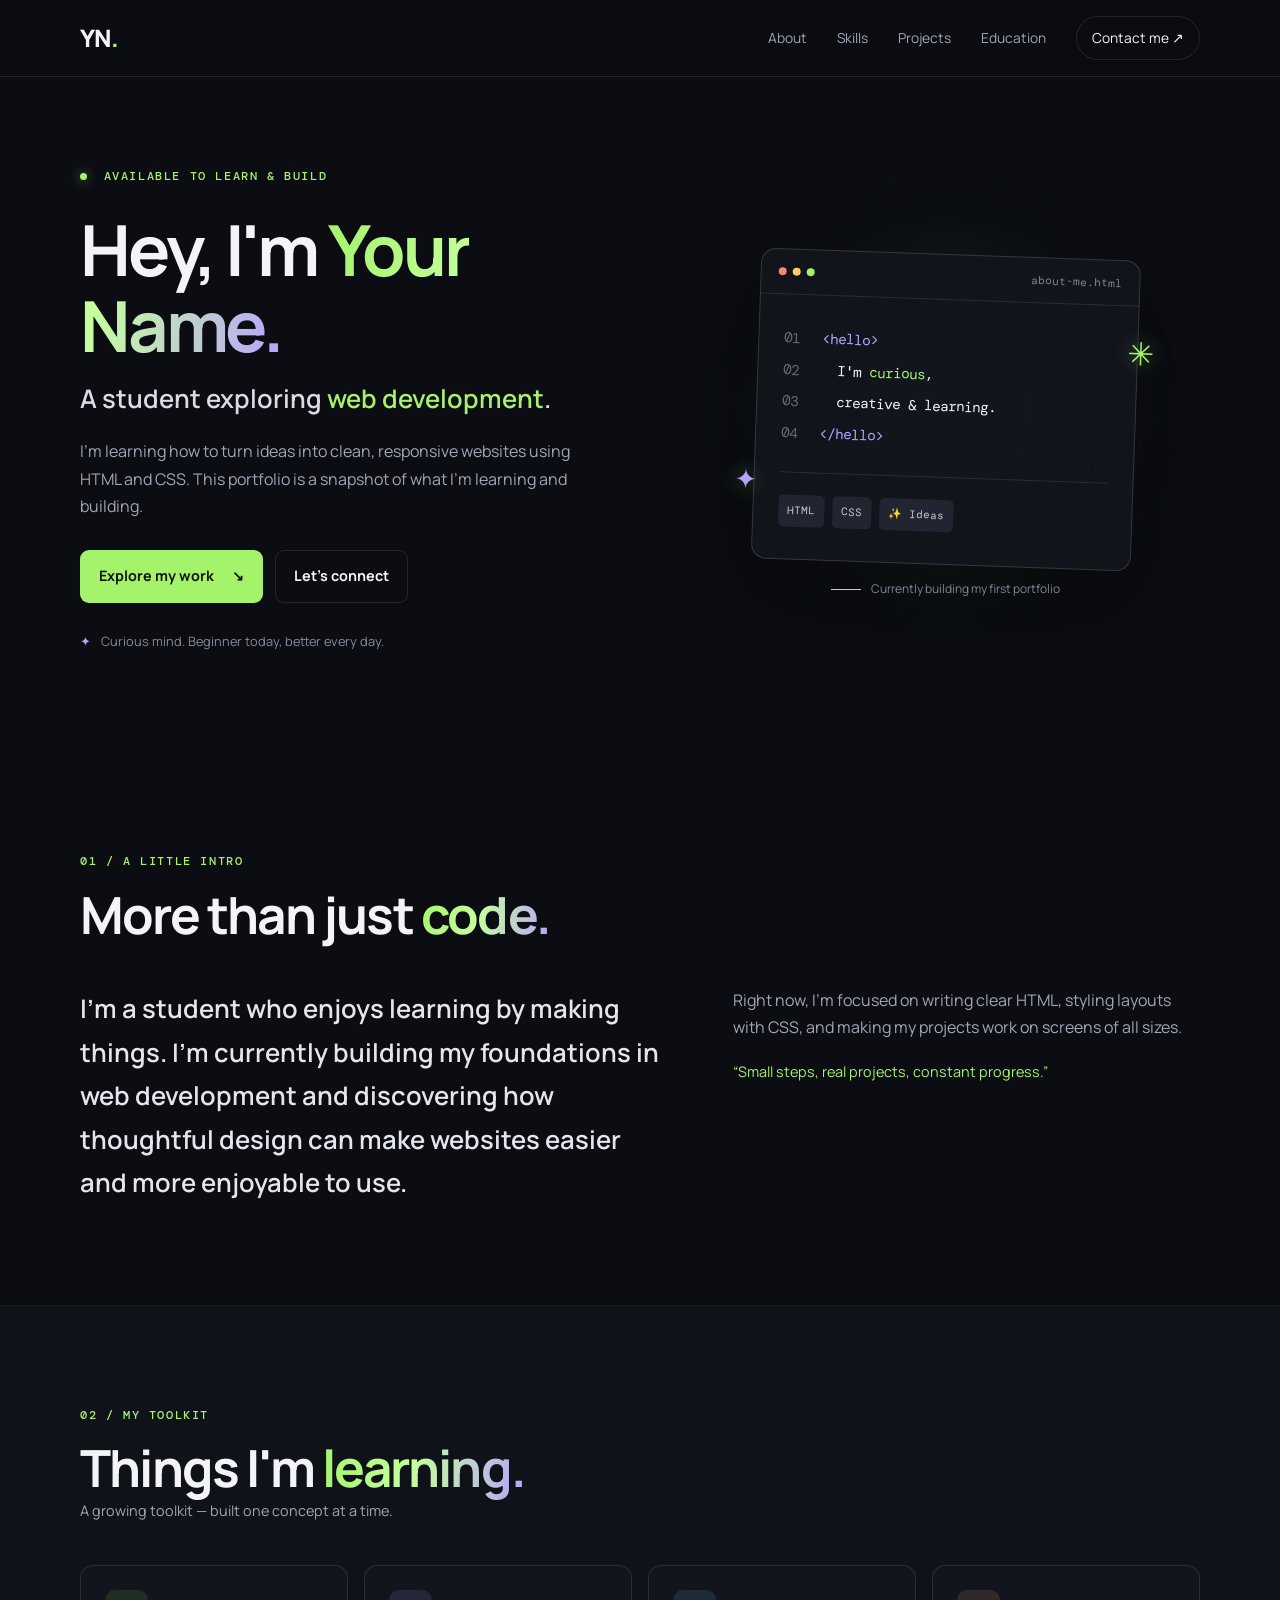
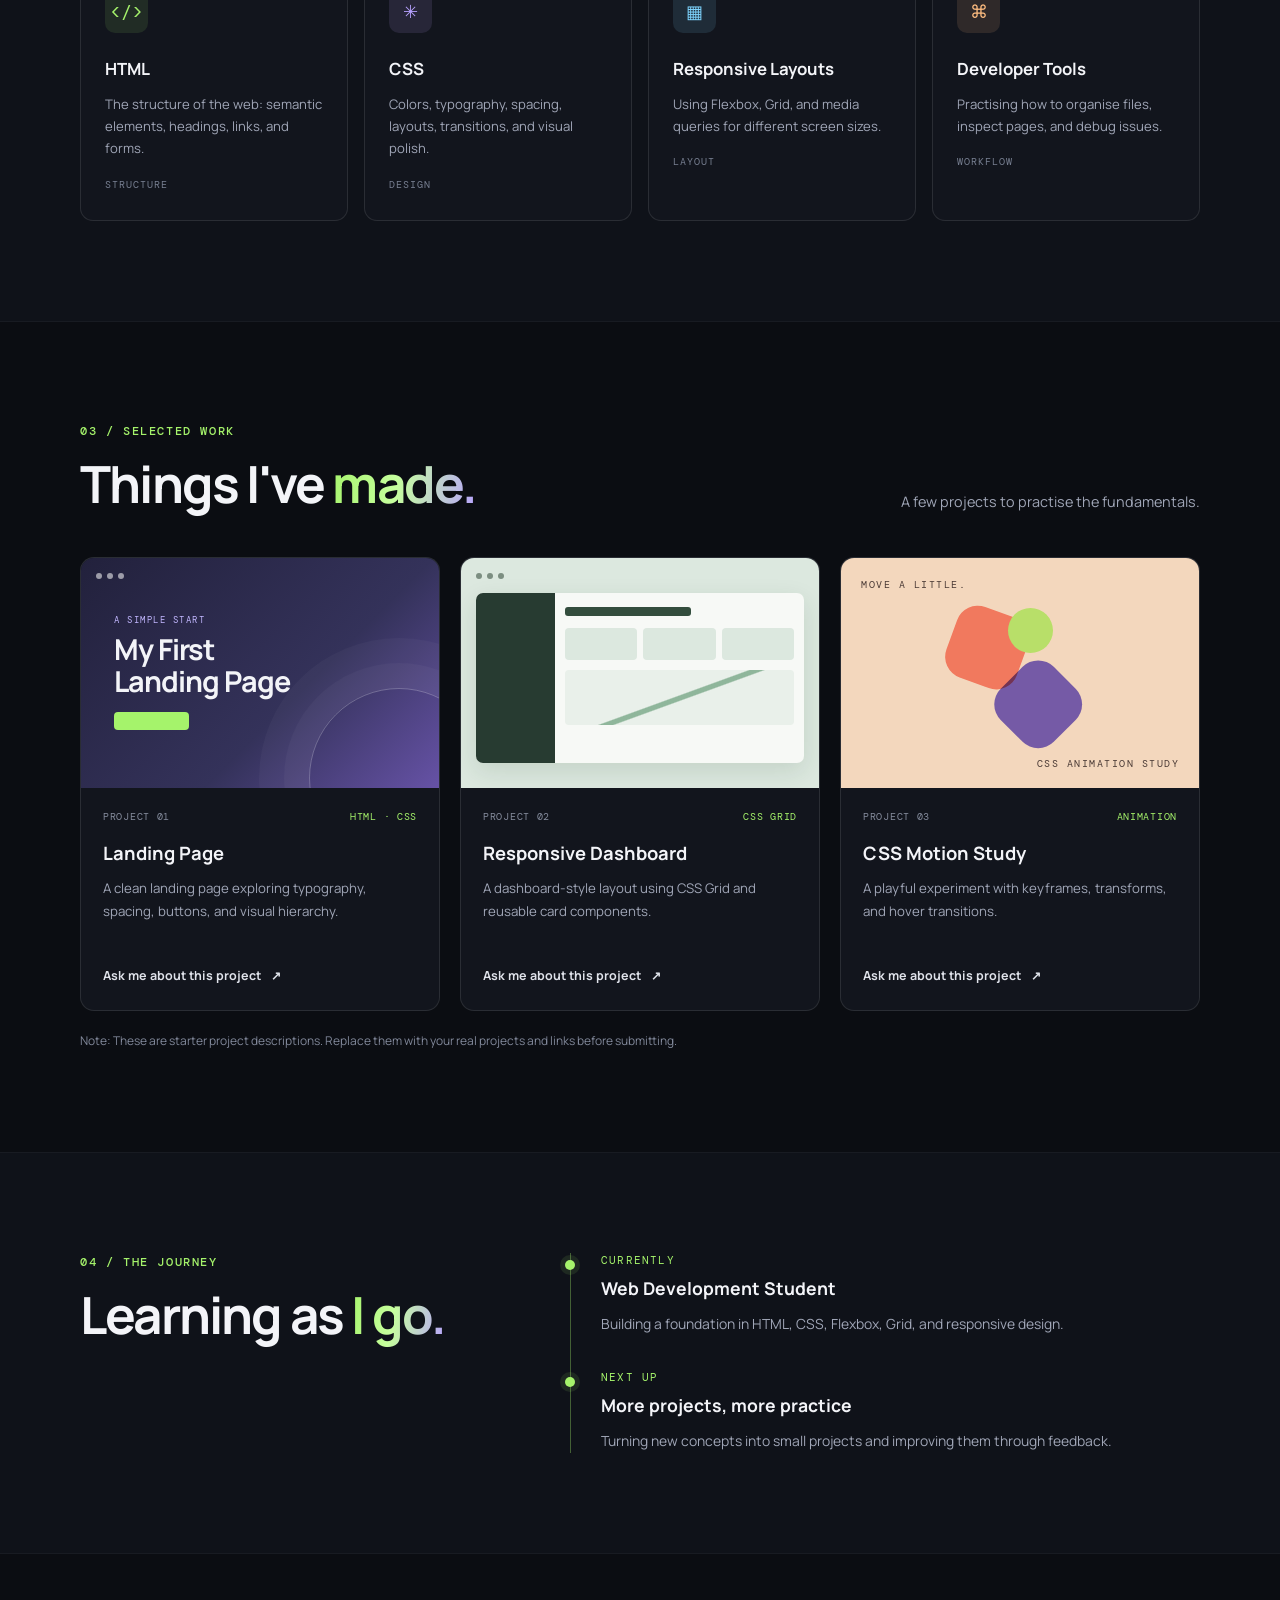
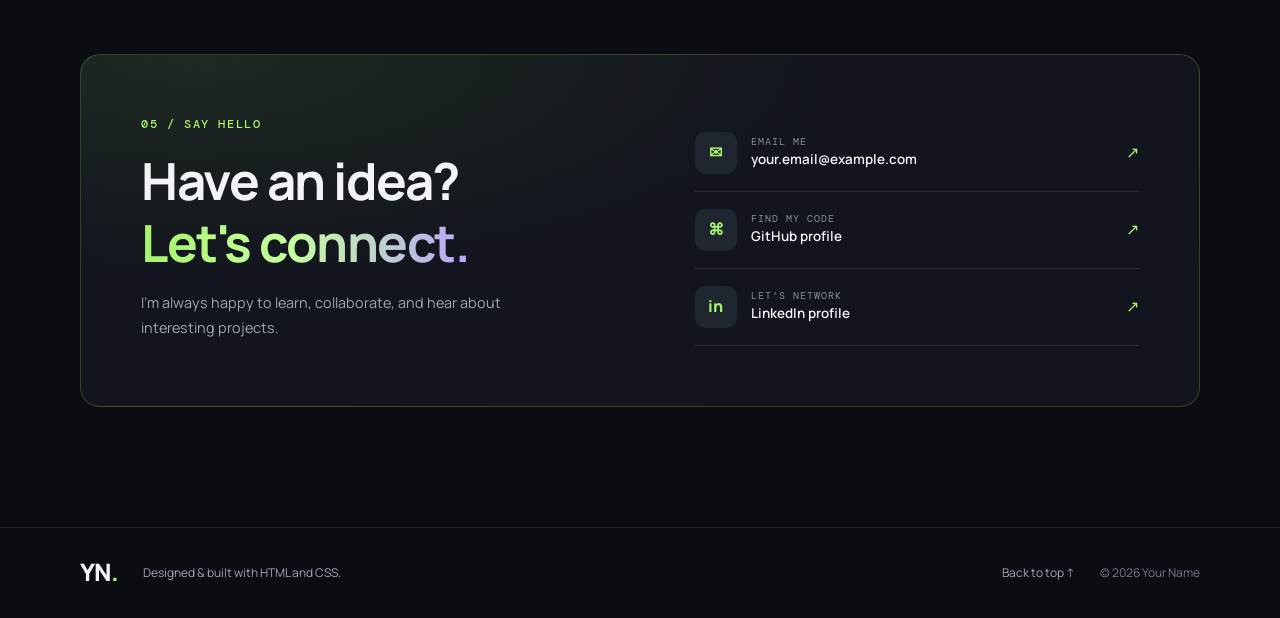
==== index.html @ cbfcaaa7 "Add files via upload" ====
<!DOCTYPE html>
<html lang="en">
<head>
  <meta charset="UTF-8">
  <meta name="viewport" content="width=device-width, initial-scale=1.0">
  <meta name="description" content="Personal portfolio of a web development student.">
  <title>Your Name | Portfolio</title>
  <link rel="stylesheet" href="style.css">
</head>
<body>
  <header class="site-header">
    <nav class="navbar container" aria-label="Main navigation">
      <a class="logo" href="#home">YN<span>.</span></a>
      <div class="nav-links">
        <a href="#about">About</a>
        <a href="#skills">Skills</a>
        <a href="#projects">Projects</a>
        <a href="#education">Education</a>
        <a class="nav-cta" href="#contact">Contact me ↗</a>
      </div>
    </nav>
  </header>

  <main>
    <section class="hero container" id="home">
      <div class="hero-copy">
        <p class="eyebrow"><span class="status-dot"></span> AVAILABLE TO LEARN & BUILD</p>
        <h1>Hey, I'm <span class="gradient-text">Your Name.</span></h1>
        <h2>A student exploring <span class="accent">web development</span>.</h2>
        <p class="hero-description">
          I’m learning how to turn ideas into clean, responsive websites using HTML and CSS.
          This portfolio is a snapshot of what I’m learning and building.
        </p>
        <div class="hero-actions">
          <a class="button button-primary" href="#projects">Explore my work <span>↘</span></a>
          <a class="button button-secondary" href="#contact">Let's connect</a>
        </div>
        <div class="hero-note"><span>✦</span> Curious mind. Beginner today, better every day.</div>
      </div>

      <div class="hero-art" aria-label="Decorative code card">
        <div class="orbit orbit-one"></div>
        <div class="orbit orbit-two"></div>
        <div class="profile-card">
          <div class="window-bar"><span></span><span></span><span></span><p>about-me.html</p></div>
          <div class="code-content">
            <p><span class="code-muted">01</span> <span class="code-purple">&lt;hello&gt;</span></p>
            <p><span class="code-muted">02</span> &nbsp; I'm <span class="code-green">curious</span>,</p>
            <p><span class="code-muted">03</span> &nbsp; creative &amp; learning.</p>
            <p><span class="code-muted">04</span> <span class="code-purple">&lt;/hello&gt;</span></p>
            <div class="code-divider"></div>
            <div class="mini-tags"><span>HTML</span><span>CSS</span><span>✨ Ideas</span></div>
          </div>
          <div class="floating-star star-one">✳</div>
          <div class="floating-star star-two">✦</div>
        </div>
        <div class="art-caption"><span class="caption-line"></span> Currently building my first portfolio</div>
      </div>
    </section>

    <section class="section container" id="about">
      <div class="section-heading">
        <p class="eyebrow">01 / A LITTLE INTRO</p>
        <h2>More than just <span class="gradient-text">code.</span></h2>
      </div>
      <div class="about-grid">
        <div class="about-lead">
          <p>I’m a student who enjoys learning by making things. I’m currently building my foundations in web development and discovering how thoughtful design can make websites easier and more enjoyable to use.</p>
        </div>
        <div class="about-detail">
          <p>Right now, I’m focused on writing clear HTML, styling layouts with CSS, and making my projects work on screens of all sizes.</p>
          <p class="quote">“Small steps, real projects, constant progress.”</p>
        </div>
      </div>
    </section>

    <section class="section skills-section" id="skills">
      <div class="container">
        <div class="section-heading">
          <p class="eyebrow">02 / MY TOOLKIT</p>
          <h2>Things I'm <span class="gradient-text">learning.</span></h2>
          <p class="section-subtitle">A growing toolkit — built one concept at a time.</p>
        </div>
        <div class="skills-grid">
          <article class="skill-card">
            <div class="skill-icon html-icon">&lt;/&gt;</div>
            <h3>HTML</h3>
            <p>The structure of the web: semantic elements, headings, links, and forms.</p>
            <span class="skill-label">STRUCTURE</span>
          </article>
          <article class="skill-card">
            <div class="skill-icon css-icon">✳</div>
            <h3>CSS</h3>
            <p>Colors, typography, spacing, layouts, transitions, and visual polish.</p>
            <span class="skill-label">DESIGN</span>
          </article>
          <article class="skill-card">
            <div class="skill-icon layout-icon">▦</div>
            <h3>Responsive Layouts</h3>
            <p>Using Flexbox, Grid, and media queries for different screen sizes.</p>
            <span class="skill-label">LAYOUT</span>
          </article>
          <article class="skill-card">
            <div class="skill-icon tools-icon">⌘</div>
            <h3>Developer Tools</h3>
            <p>Practising how to organise files, inspect pages, and debug issues.</p>
            <span class="skill-label">WORKFLOW</span>
          </article>
        </div>
      </div>
    </section>

    <section class="section container" id="projects">
      <div class="section-heading project-heading">
        <div>
          <p class="eyebrow">03 / SELECTED WORK</p>
          <h2>Things I've <span class="gradient-text">made.</span></h2>
        </div>
        <p class="section-subtitle">A few projects to practise the fundamentals.</p>
      </div>
      <div class="projects-grid">
        <article class="project-card">
          <div class="project-preview preview-one">
            <div class="preview-browser"><span></span><span></span><span></span></div>
            <div class="preview-content">
              <span class="preview-label">A SIMPLE START</span>
              <strong>My First<br>Landing Page</strong>
              <div class="preview-button"></div>
            </div>
            <div class="preview-circle"></div>
          </div>
          <div class="project-info">
            <div class="project-meta"><span>PROJECT 01</span><span>HTML · CSS</span></div>
            <h3>Landing Page</h3>
            <p>A clean landing page exploring typography, spacing, buttons, and visual hierarchy.</p>
            <a class="text-link" href="#contact">Ask me about this project <span>↗</span></a>
          </div>
        </article>

        <article class="project-card">
          <div class="project-preview preview-two">
            <div class="preview-browser"><span></span><span></span><span></span></div>
            <div class="mini-dashboard">
              <div class="dash-sidebar"></div>
              <div class="dash-main"><div class="dash-title"></div><div class="dash-cards"><i></i><i></i><i></i></div><div class="dash-chart"></div></div>
            </div>
          </div>
          <div class="project-info">
            <div class="project-meta"><span>PROJECT 02</span><span>CSS GRID</span></div>
            <h3>Responsive Dashboard</h3>
            <p>A dashboard-style layout using CSS Grid and reusable card components.</p>
            <a class="text-link" href="#contact">Ask me about this project <span>↗</span></a>
          </div>
        </article>

        <article class="project-card">
          <div class="project-preview preview-three">
            <div class="motion-shape shape-a"></div>
            <div class="motion-shape shape-b"></div>
            <div class="motion-shape shape-c"></div>
            <span class="motion-label">MOVE A LITTLE.</span>
            <span class="motion-label motion-label-bottom">CSS ANIMATION STUDY</span>
          </div>
          <div class="project-info">
            <div class="project-meta"><span>PROJECT 03</span><span>ANIMATION</span></div>
            <h3>CSS Motion Study</h3>
            <p>A playful experiment with keyframes, transforms, and hover transitions.</p>
            <a class="text-link" href="#contact">Ask me about this project <span>↗</span></a>
          </div>
        </article>
      </div>
      <p class="project-note">Note: These are starter project descriptions. Replace them with your real projects and links before submitting.</p>
    </section>

    <section class="section education-section" id="education">
      <div class="container education-grid">
        <div class="section-heading">
          <p class="eyebrow">04 / THE JOURNEY</p>
          <h2>Learning as <span class="gradient-text">I go.</span></h2>
        </div>
        <div class="timeline">
          <div class="timeline-item">
            <span class="timeline-dot"></span>
            <p class="timeline-date">CURRENTLY</p>
            <h3>Web Development Student</h3>
            <p>Building a foundation in HTML, CSS, Flexbox, Grid, and responsive design.</p>
          </div>
          <div class="timeline-item">
            <span class="timeline-dot"></span>
            <p class="timeline-date">NEXT UP</p>
            <h3>More projects, more practice</h3>
            <p>Turning new concepts into small projects and improving them through feedback.</p>
          </div>
        </div>
      </div>
    </section>

    <section class="section container contact-section" id="contact">
      <div class="contact-panel">
        <div class="contact-copy">
          <p class="eyebrow">05 / SAY HELLO</p>
          <h2>Have an idea?<br><span class="gradient-text">Let's connect.</span></h2>
          <p>I’m always happy to learn, collaborate, and hear about interesting projects.</p>
        </div>
        <div class="contact-links">
          <!-- Replace these example links with your own details. -->
          <a href="mailto:your.email@example.com" class="contact-link"><span class="contact-symbol">✉</span><span><small>EMAIL ME</small><strong>your.email@example.com</strong></span><span class="link-arrow">↗</span></a>
          <a href="https://github.com/" target="_blank" rel="noopener noreferrer" class="contact-link"><span class="contact-symbol">⌘</span><span><small>FIND MY CODE</small><strong>GitHub profile</strong></span><span class="link-arrow">↗</span></a>
          <a href="https://www.linkedin.com/" target="_blank" rel="noopener noreferrer" class="contact-link"><span class="contact-symbol">in</span><span><small>LET'S NETWORK</small><strong>LinkedIn profile</strong></span><span class="link-arrow">↗</span></a>
        </div>
      </div>
    </section>
  </main>

  <footer class="site-footer">
    <div class="container footer-inner">
      <a class="logo" href="#home">YN<span>.</span></a>
      <p>Designed & built with HTML and CSS.</p>
      <a href="#home" class="back-top">Back to top ↑</a>
      <p class="copyright">© 2026 Your Name</p>
    </div>
  </footer>
</body>
</html>
---- style.css ----
@import url('https://fonts.googleapis.com/css2?family=DM+Mono:wght@400;500&family=Manrope:wght@400;500;600;700;800&display=swap');

:root {
  --bg: #0b0d12;
  --surface: #12151d;
  --surface-light: #171b25;
  --text: #f3f4f8;
  --muted: #a0a6b7;
  --accent: #a5f36b;
  --purple: #b8a2ff;
  --border: rgba(255, 255, 255, 0.10);
  --max-width: 1120px;
}

* { box-sizing: border-box; margin: 0; padding: 0; }
html { scroll-behavior: smooth; scroll-padding-top: 90px; }
body {
  background: var(--bg);
  color: var(--text);
  font-family: 'Manrope', sans-serif;
  line-height: 1.7;
  overflow-x: hidden;
}
a { color: inherit; text-decoration: none; }
.container { width: min(var(--max-width), calc(100% - 48px)); margin-inline: auto; }
.site-header {
  position: sticky;
  top: 0;
  z-index: 10;
  background: rgba(11, 13, 18, 0.88);
  border-bottom: 1px solid var(--border);
  backdrop-filter: blur(16px);
}
.navbar { min-height: 76px; display: flex; align-items: center; justify-content: space-between; gap: 24px; }
.logo { font-size: 1.5rem; font-weight: 800; letter-spacing: -1px; }
.logo span { color: var(--accent); }
.nav-links { display: flex; align-items: center; gap: 30px; color: var(--muted); font-size: 0.86rem; }
.nav-links a { transition: color 0.2s ease; }
.nav-links a:hover, .text-link:hover, .back-top:hover { color: var(--accent); }
.nav-links .nav-cta { color: var(--text); border: 1px solid var(--border); border-radius: 999px; padding: 9px 15px; }
.nav-links .nav-cta:hover { border-color: var(--accent); color: var(--accent); }

.hero { min-height: 650px; display: grid; grid-template-columns: 1.05fr 0.95fr; align-items: center; gap: 50px; padding-block: 90px 100px; }
.eyebrow { color: var(--accent); font-family: 'DM Mono', monospace; font-size: 0.72rem; letter-spacing: 1.6px; font-weight: 500; }
.status-dot { display: inline-block; width: 7px; height: 7px; margin-right: 8px; border-radius: 50%; background: var(--accent); box-shadow: 0 0 12px rgba(165, 243, 107, 0.6); }
.hero h1 { margin-top: 24px; font-size: clamp(2.7rem, 5.5vw, 4.8rem); line-height: 1.08; letter-spacing: -3px; }
.gradient-text { background: linear-gradient(100deg, var(--accent), #c6ff9d 45%, var(--purple)); color: transparent; background-clip: text; -webkit-background-clip: text; }
.hero h2 { margin-top: 18px; color: #d9dce5; font-size: clamp(1.2rem, 2vw, 1.6rem); font-weight: 600; line-height: 1.4; }
.accent { color: var(--accent); }
.hero-description { max-width: 520px; margin-top: 22px; color: var(--muted); font-size: 1rem; }
.hero-actions { display: flex; flex-wrap: wrap; gap: 12px; margin-top: 30px; }
.button { display: inline-flex; align-items: center; justify-content: center; gap: 18px; border: 1px solid transparent; border-radius: 9px; padding: 13px 18px; font-size: 0.9rem; font-weight: 700; transition: transform 0.25s ease, background 0.25s ease, border-color 0.25s ease; }
.button:hover { transform: translateY(-4px); }
.button-primary { background: var(--accent); color: #10150c; }
.button-primary:hover { background: #c1ff98; }
.button-secondary { border-color: var(--border); color: var(--text); }
.button-secondary:hover { border-color: var(--accent); }
.hero-note { margin-top: 28px; color: #858b9d; font-size: 0.8rem; }
.hero-note span { color: var(--purple); margin-right: 7px; }
.hero-art { min-height: 380px; display: grid; place-items: center; position: relative; isolation: isolate; }
.hero-art::before { content: ''; position: absolute; width: 310px; height: 310px; border-radius: 50%; background: rgba(165, 243, 107, 0.08); filter: blur(45px); z-index: -2; }
.orbit { position: absolute; border: 1px solid rgba(184, 162, 255, 0.18); border-radius: 50%; transform: rotate(-25deg); }
.orbit-one { width: 390px; height: 190px; }
.orbit-two { width: 330px; height: 250px; transform: rotate(48deg); border-color: rgba(165, 243, 107, 0.2); }
.profile-card { width: min(100%, 380px); position: relative; background: rgba(18, 21, 29, 0.96); border: 1px solid rgba(255,255,255,0.15); border-radius: 15px; box-shadow: 0 30px 90px rgba(0,0,0,0.35); transform: rotate(2deg); animation: float 5s ease-in-out infinite; }
.window-bar { display: flex; align-items: center; gap: 6px; padding: 15px 17px; border-bottom: 1px solid var(--border); }
.window-bar > span { width: 8px; height: 8px; border-radius: 50%; background: #ff8177; }
.window-bar > span:nth-child(2) { background: #f7ce69; }
.window-bar > span:nth-child(3) { background: var(--accent); }
.window-bar p { margin-left: auto; color: #7d8495; font: 0.7rem 'DM Mono', monospace; }
.code-content { padding: 28px 25px 32px; font: 0.9rem/2.2 'DM Mono', monospace; }
.code-muted { color: #62697a; margin-right: 14px; }
.code-purple { color: var(--purple); }
.code-green { color: var(--accent); }
.code-divider { height: 1px; background: var(--border); margin: 22px 0; }
.mini-tags { display: flex; gap: 8px; flex-wrap: wrap; }
.mini-tags span { padding: 4px 9px; border-radius: 5px; background: #202531; color: #c5cad7; font-size: 0.68rem; }
.floating-star { position: absolute; color: var(--accent); text-shadow: 0 0 20px rgba(165,243,107,0.5); }
.star-one { top: 65px; right: -17px; font-size: 2rem; }
.star-two { left: -20px; bottom: 55px; color: var(--purple); font-size: 1.7rem; }
.art-caption { position: absolute; bottom: 0; color: #7f8697; font-size: 0.75rem; display: flex; align-items: center; gap: 10px; }
.caption-line { display: inline-block; height: 1px; width: 30px; background: var(--accent); }

.section { padding-block: 100px; }
.section-heading { margin-bottom: 42px; }
.section-heading h2 { margin-top: 12px; font-size: clamp(2rem, 4vw, 3.2rem); line-height: 1.2; letter-spacing: -1.8px; }
.section-subtitle { max-width: 340px; color: var(--muted); font-size: 0.9rem; }
.about-grid { display: grid; grid-template-columns: 1fr 0.8fr; gap: 70px; }
.about-lead { font-size: clamp(1.2rem, 2vw, 1.65rem); font-weight: 600; line-height: 1.7; color: #e4e6ee; }
.about-detail { color: var(--muted); }
.about-detail p + p { margin-top: 18px; }
.quote { color: var(--accent); font-size: 0.9rem; }

.skills-section, .education-section { background: #0f1219; border-block: 1px solid rgba(255,255,255,0.04); }
.skills-grid { display: grid; grid-template-columns: repeat(4, 1fr); gap: 16px; }
.skill-card { min-height: 240px; padding: 24px; border: 1px solid var(--border); border-radius: 13px; background: var(--surface); transition: transform 0.25s ease, border-color 0.25s ease, background 0.25s ease; }
.skill-card:hover { transform: translateY(-7px); border-color: rgba(165,243,107,0.5); background: #171c24; }
.skill-icon { width: 43px; height: 43px; display: grid; place-items: center; border-radius: 10px; background: rgba(165,243,107,0.1); color: var(--accent); font: 1.1rem 'DM Mono', monospace; }
.css-icon { color: var(--purple); background: rgba(184,162,255,0.12); }
.layout-icon { color: #7dd3fc; background: rgba(125,211,252,0.12); }
.tools-icon { color: #ffbd80; background: rgba(255,189,128,0.12); }
.skill-card h3 { margin-top: 22px; font-size: 1.05rem; }
.skill-card p { margin-top: 9px; color: var(--muted); font-size: 0.82rem; line-height: 1.7; }
.skill-label { display: inline-block; margin-top: 18px; color: #777f91; font: 0.65rem 'DM Mono', monospace; letter-spacing: 1px; }

.project-heading { display: flex; justify-content: space-between; align-items: end; gap: 24px; }
.projects-grid { display: grid; grid-template-columns: repeat(3, 1fr); gap: 20px; }
.project-card { min-width: 0; overflow: hidden; border: 1px solid var(--border); border-radius: 14px; background: var(--surface); transition: transform 0.25s ease, border-color 0.25s ease; }
.project-card:hover { transform: translateY(-6px); border-color: rgba(184,162,255,0.45); }
.project-preview { height: 230px; overflow: hidden; position: relative; }
.preview-one { background: linear-gradient(135deg, #22213c, #34325a 60%, #6652a6); padding: 15px; }
.preview-browser { display: flex; gap: 5px; position: relative; z-index: 2; }
.preview-browser span { width: 6px; height: 6px; background: rgba(255,255,255,0.55); border-radius: 50%; }
.preview-content { position: relative; z-index: 2; margin: 35px 0 0 18px; }
.preview-label { display: block; color: #c2b7ff; font: 0.56rem 'DM Mono', monospace; letter-spacing: 1.5px; }
.preview-content strong { display: block; margin-top: 8px; font-size: 1.8rem; line-height: 1.1; letter-spacing: -1px; }
.preview-button { margin-top: 15px; width: 75px; height: 18px; border-radius: 4px; background: var(--accent); }
.preview-circle { position: absolute; width: 180px; height: 180px; border: 1px solid rgba(255,255,255,0.25); border-radius: 50%; right: -50px; bottom: -80px; box-shadow: 0 0 0 25px rgba(255,255,255,0.03), 0 0 0 50px rgba(255,255,255,0.03); }
.preview-two { background: #dce8df; padding: 15px; }
.preview-two .preview-browser span { background: #7c8e81; }
.mini-dashboard { display: flex; height: 170px; margin-top: 14px; overflow: hidden; border-radius: 7px; background: #f7f9f6; box-shadow: 0 8px 24px rgba(26,54,37,0.12); }
.dash-sidebar { width: 24%; background: #273b31; }
.dash-main { flex: 1; padding: 14px 10px; }
.dash-title { height: 9px; width: 55%; border-radius: 3px; background: #334d3d; }
.dash-cards { display: flex; gap: 6px; margin-top: 12px; }
.dash-cards i { flex: 1; height: 32px; border-radius: 4px; background: #dce8df; }
.dash-chart { height: 55px; margin-top: 10px; border-radius: 4px; background: linear-gradient(160deg, transparent 48%, #8fb69b 49%, #8fb69b 52%, transparent 53%), #e9f0ea; }
.preview-three { display: grid; place-items: center; background: #f3d7bd; }
.motion-shape { position: absolute; width: 75px; height: 75px; border-radius: 22px; animation: shape-float 4s ease-in-out infinite; }
.shape-a { background: #f1795e; transform: rotate(20deg) translate(-40px, -12px); }
.shape-b { background: #7b6be0; transform: rotate(45deg) translate(35px, 10px); animation-delay: -1.2s; mix-blend-mode: multiply; }
.shape-c { width: 45px; height: 45px; border-radius: 50%; background: #b8df69; transform: translate(10px, -42px); animation-delay: -2s; }
.motion-label { position: absolute; top: 20px; left: 20px; color: #4b3b36; font: 0.6rem 'DM Mono', monospace; letter-spacing: 1.5px; }
.motion-label-bottom { top: auto; left: auto; right: 20px; bottom: 18px; }
.project-info { padding: 22px; }
.project-meta { display: flex; justify-content: space-between; gap: 10px; color: #858c9d; font: 0.62rem 'DM Mono', monospace; letter-spacing: 0.7px; }
.project-meta span:last-child { color: var(--accent); }
.project-info h3 { margin-top: 15px; font-size: 1.15rem; }
.project-info p { min-height: 72px; margin-top: 8px; color: var(--muted); font-size: 0.83rem; }
.text-link { display: inline-flex; align-items: center; gap: 10px; margin-top: 16px; color: #dfe2ea; font-size: 0.78rem; font-weight: 700; transition: color 0.2s ease; }
.project-note { margin-top: 20px; color: #81889a; font-size: 0.75rem; }

.education-grid { display: grid; grid-template-columns: 0.8fr 1.2fr; gap: 70px; }
.education-grid .section-heading { margin-bottom: 0; }
.timeline { border-left: 1px solid rgba(165,243,107,0.35); padding-left: 30px; }
.timeline-item { position: relative; padding-bottom: 35px; }
.timeline-item:last-child { padding-bottom: 0; }
.timeline-dot { position: absolute; width: 10px; height: 10px; top: 7px; left: -36px; border-radius: 50%; background: var(--accent); box-shadow: 0 0 0 5px rgba(165,243,107,0.1); }
.timeline-date { color: var(--accent); font: 0.68rem 'DM Mono', monospace; letter-spacing: 1.2px; }
.timeline-item h3 { margin-top: 7px; font-size: 1.1rem; }
.timeline-item p:last-child { margin-top: 8px; color: var(--muted); font-size: 0.87rem; }

.contact-section { padding-block: 100px 120px; }
.contact-panel { display: grid; grid-template-columns: 1fr 0.9fr; gap: 60px; padding: clamp(28px, 5vw, 60px); border: 1px solid rgba(165,243,107,0.2); border-radius: 20px; background: radial-gradient(ellipse at 10% 0%, rgba(165,243,107,0.09), transparent 45%), var(--surface); }
.contact-copy h2 { margin-top: 16px; font-size: clamp(2rem, 4vw, 3.4rem); line-height: 1.2; letter-spacing: -1.5px; }
.contact-copy > p:last-child { max-width: 360px; margin-top: 18px; color: var(--muted); font-size: 0.9rem; }
.contact-links { display: flex; flex-direction: column; justify-content: center; }
.contact-link { display: flex; align-items: center; gap: 14px; padding: 17px 0; border-bottom: 1px solid var(--border); transition: transform 0.2s ease; }
.contact-link:hover { transform: translateX(5px); }
.contact-symbol { width: 42px; height: 42px; flex-shrink: 0; display: grid; place-items: center; border-radius: 10px; background: #202630; color: var(--accent); font-weight: 800; }
.contact-link > span:nth-child(2) { display: flex; flex-direction: column; min-width: 0; }
.contact-link small { color: #858c9d; font: 0.6rem 'DM Mono', monospace; letter-spacing: 1px; }
.contact-link strong { overflow-wrap: anywhere; font-size: 0.84rem; font-weight: 600; }
.link-arrow { margin-left: auto; color: var(--accent); }
.site-footer { border-top: 1px solid var(--border); }
.footer-inner { display: flex; align-items: center; gap: 25px; min-height: 90px; color: var(--muted); font-size: 0.75rem; }
.footer-inner .logo { color: var(--text); }
.back-top { margin-left: auto; transition: color 0.2s ease; }
.copyright { color: #737a8b; }

@keyframes float { 0%, 100% { transform: translateY(0) rotate(2deg); } 50% { transform: translateY(-12px) rotate(0deg); } }
@keyframes shape-float { 0%, 100% { margin-top: 0; } 50% { margin-top: -18px; } }

@media (max-width: 900px) {
  .hero { gap: 25px; min-height: auto; padding-block: 75px 90px; }
  .hero h1 { letter-spacing: -2px; }
  .skills-grid { grid-template-columns: repeat(2, 1fr); }
  .projects-grid { grid-template-columns: repeat(2, 1fr); }
  .project-card:last-child { grid-column: 1 / -1; display: grid; grid-template-columns: 1fr 1fr; }
  .project-card:last-child .project-preview { height: 100%; min-height: 230px; }
  .contact-panel { gap: 35px; }
}

@media (max-width: 650px) {
  .container { width: min(100% - 32px, var(--max-width)); }
  .navbar { min-height: 70px; align-items: flex-start; flex-direction: column; gap: 8px; padding-block: 12px; }
  .nav-links { width: 100%; gap: 18px; overflow-x: auto; padding-bottom: 3px; font-size: 0.78rem; }
  .nav-links .nav-cta { padding: 4px 10px; white-space: nowrap; }
  .hero { grid-template-columns: 1fr; padding-block: 65px 75px; }
  .hero h1 { font-size: clamp(2.65rem, 12vw, 4rem); }
  .hero-art { min-height: 340px; margin-top: 5px; }
  .profile-card { max-width: 340px; }
  .orbit-one { width: 320px; height: 160px; }
  .orbit-two { width: 290px; height: 210px; }
  .section { padding-block: 75px; }
  .about-grid, .education-grid { grid-template-columns: 1fr; gap: 25px; }
  .about-grid { gap: 22px; }
  .skills-grid, .projects-grid { grid-template-columns: 1fr; }
  .skill-card { min-height: auto; }
  .project-heading { align-items: flex-start; flex-direction: column; }
  .project-card:last-child { display: block; grid-column: auto; }
  .project-card:last-child .project-preview { height: 230px; }
  .project-info p { min-height: 0; }
  .contact-panel { grid-template-columns: 1fr; padding: 28px 22px; }
  .contact-section { padding-block: 75px 85px; }
  .footer-inner { flex-wrap: wrap; justify-content: space-between; gap: 12px 20px; padding-block: 22px; }
  .footer-inner > p:first-of-type { order: 3; width: 100%; }
  .back-top { margin-left: 0; }
}

@media (prefers-reduced-motion: reduce) {
  *, *::before, *::after { scroll-behavior: auto !important; animation-duration: 0.01ms !important; animation-iteration-count: 1 !important; transition-duration: 0.01ms !important; }
}
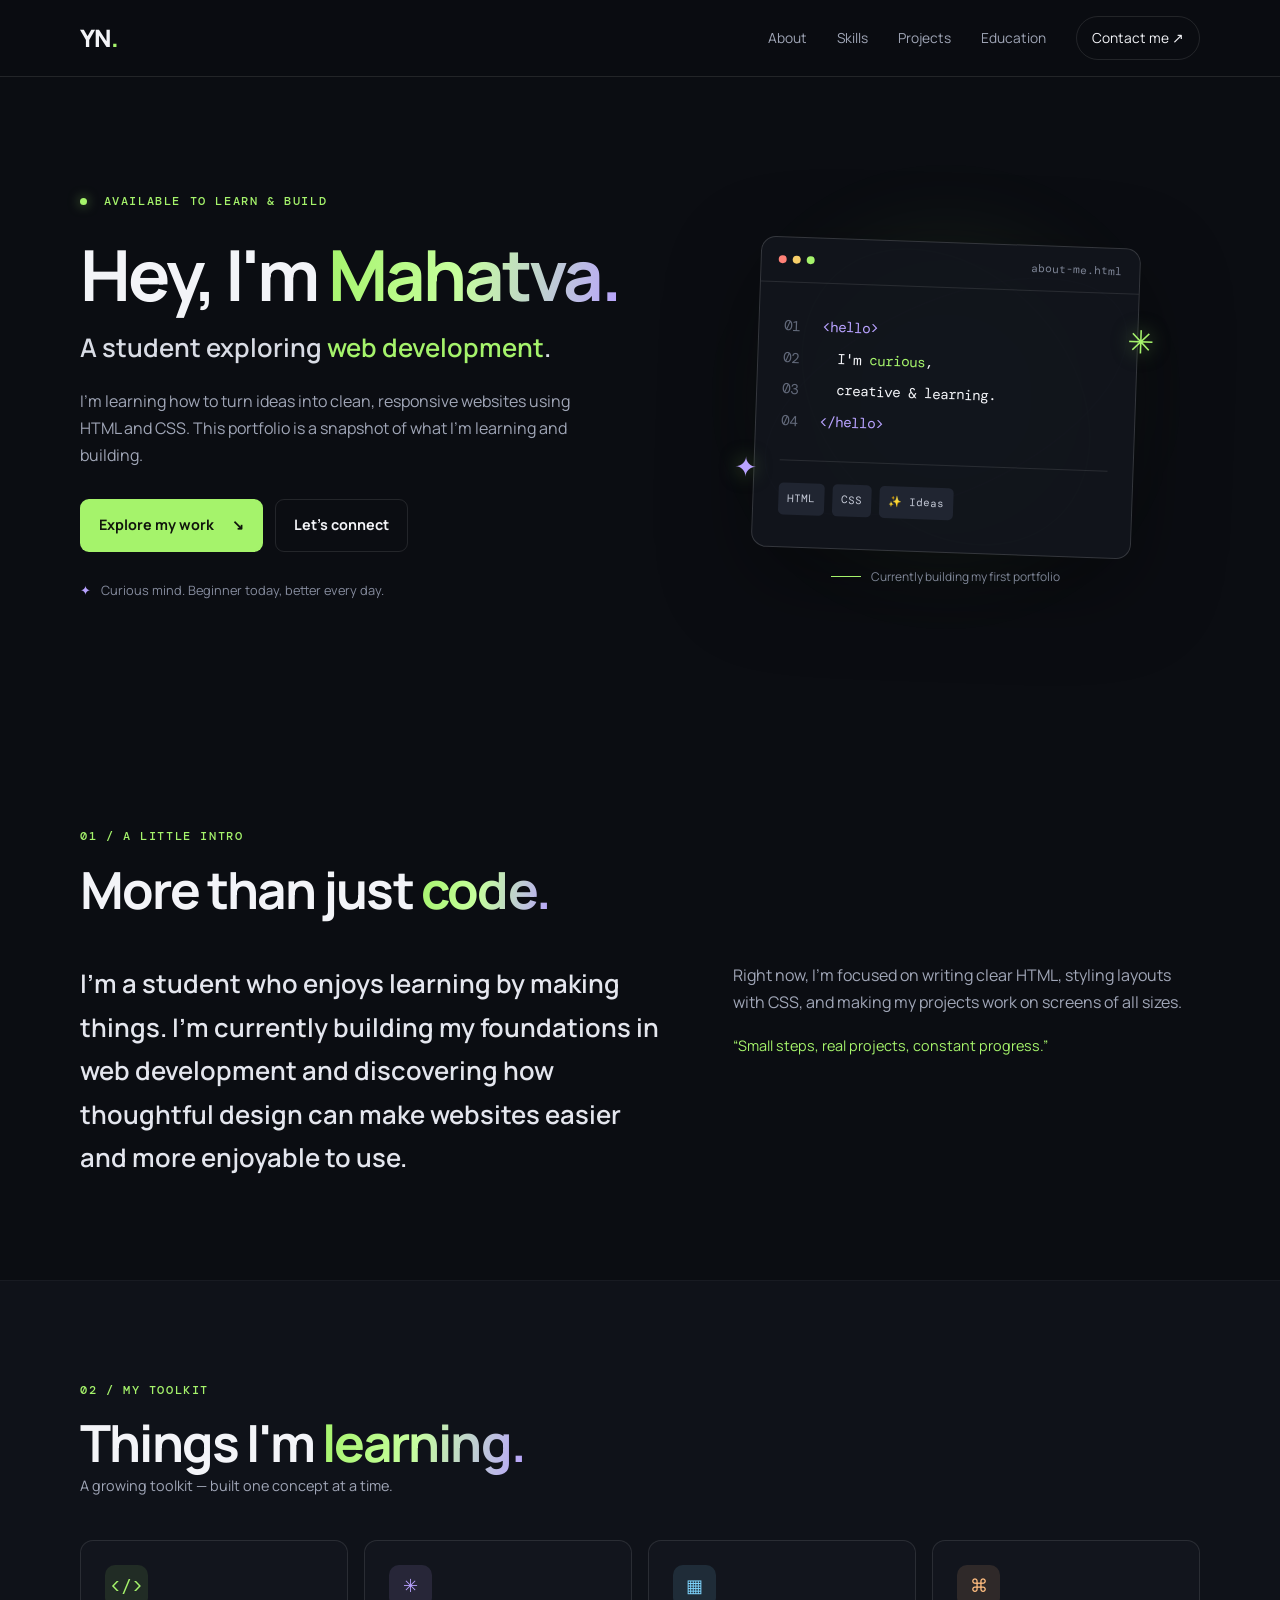
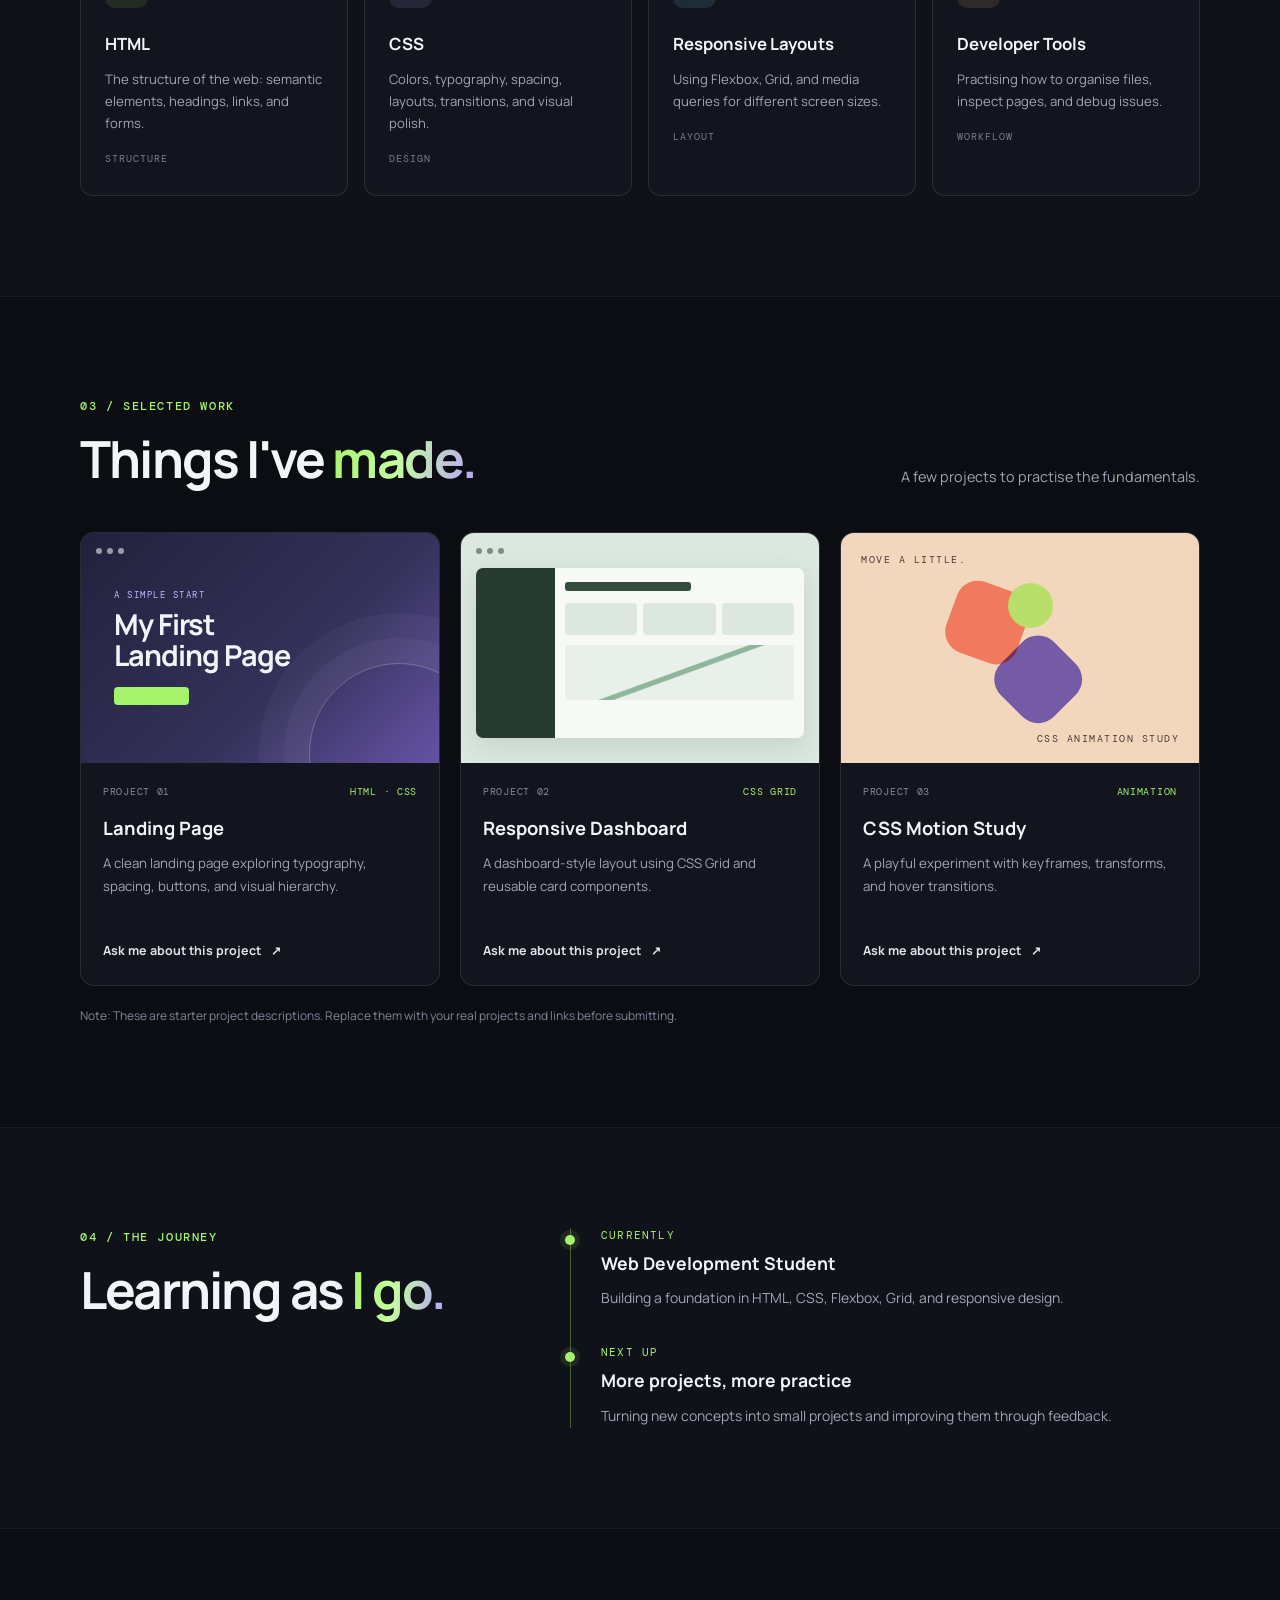
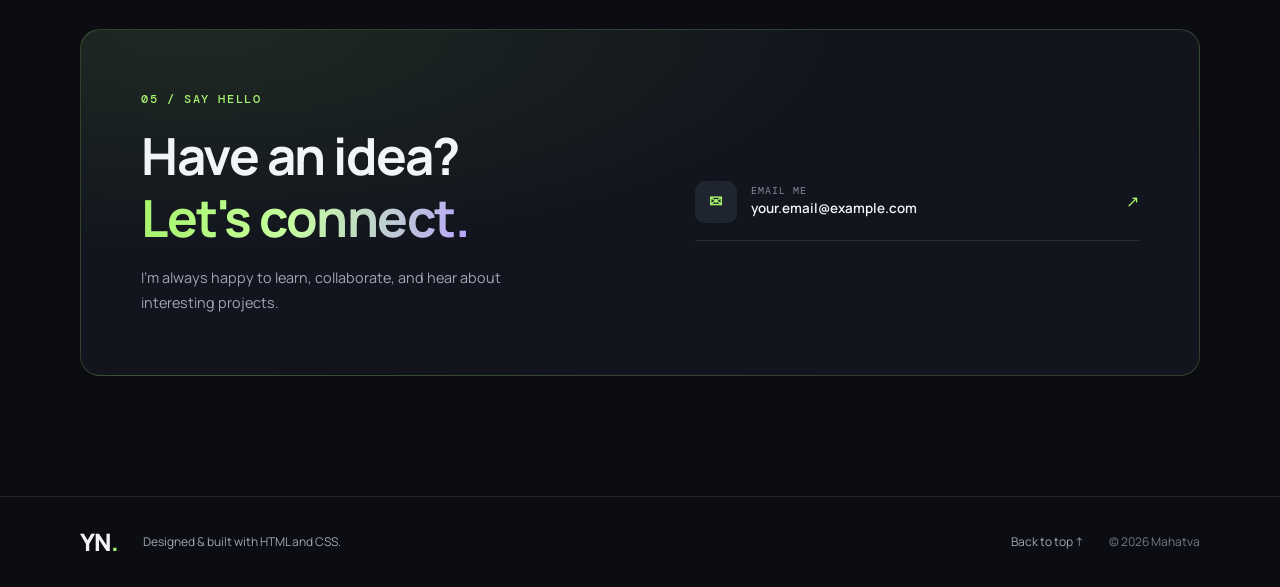
==== commit 6da3aee4: "Update portfolio details to reflect new name" ====
--- a/index.html
+++ b/index.html
@@ -4,7 +4,7 @@
   <meta charset="UTF-8">
   <meta name="viewport" content="width=device-width, initial-scale=1.0">
   <meta name="description" content="Personal portfolio of a web development student.">
-  <title>Your Name | Portfolio</title>
+  <title>Mahatva Vij| Portfolio</title>
   <link rel="stylesheet" href="style.css">
 </head>
 <body>
@@ -25,7 +25,7 @@
     <section class="hero container" id="home">
       <div class="hero-copy">
         <p class="eyebrow"><span class="status-dot"></span> AVAILABLE TO LEARN & BUILD</p>
-        <h1>Hey, I'm <span class="gradient-text">Your Name.</span></h1>
+        <h1>Hey, I'm <span class="gradient-text">Mahatva.</span></h1>
         <h2>A student exploring <span class="accent">web development</span>.</h2>
         <p class="hero-description">
           I’m learning how to turn ideas into clean, responsive websites using HTML and CSS.
@@ -204,9 +204,8 @@
         </div>
         <div class="contact-links">
           <!-- Replace these example links with your own details. -->
-          <a href="mailto:your.email@example.com" class="contact-link"><span class="contact-symbol">✉</span><span><small>EMAIL ME</small><strong>your.email@example.com</strong></span><span class="link-arrow">↗</span></a>
-          <a href="https://github.com/" target="_blank" rel="noopener noreferrer" class="contact-link"><span class="contact-symbol">⌘</span><span><small>FIND MY CODE</small><strong>GitHub profile</strong></span><span class="link-arrow">↗</span></a>
-          <a href="https://www.linkedin.com/" target="_blank" rel="noopener noreferrer" class="contact-link"><span class="contact-symbol">in</span><span><small>LET'S NETWORK</small><strong>LinkedIn profile</strong></span><span class="link-arrow">↗</span></a>
+          <a href="mailto:mahatva31@google.com" class="contact-link"><span class="contact-symbol">✉</span><span><small>EMAIL ME</small><strong>your.email@example.com</strong></span><span class="link-arrow">↗</span></a>
+  
         </div>
       </div>
     </section>
@@ -217,7 +216,7 @@
       <a class="logo" href="#home">YN<span>.</span></a>
       <p>Designed & built with HTML and CSS.</p>
       <a href="#home" class="back-top">Back to top ↑</a>
-      <p class="copyright">© 2026 Your Name</p>
+      <p class="copyright">© 2026 Mahatva</p>
     </div>
   </footer>
 </body>
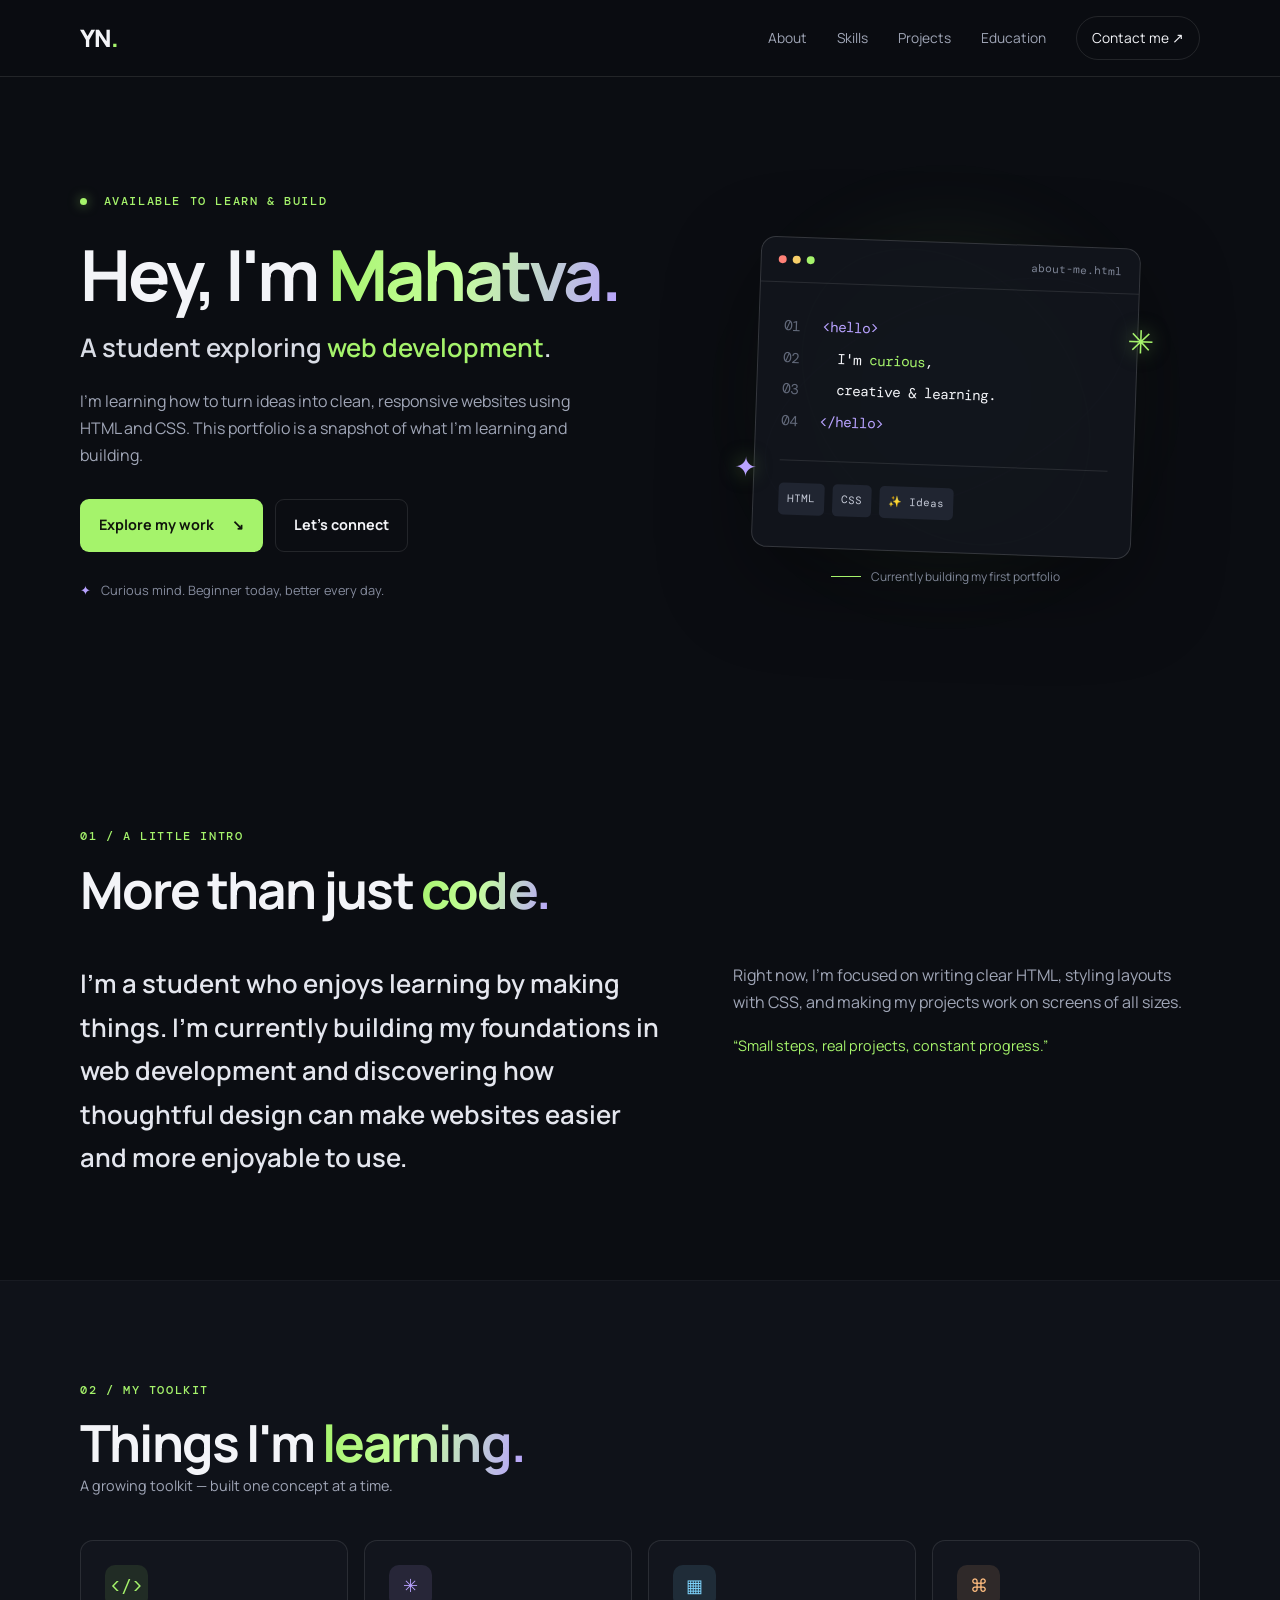
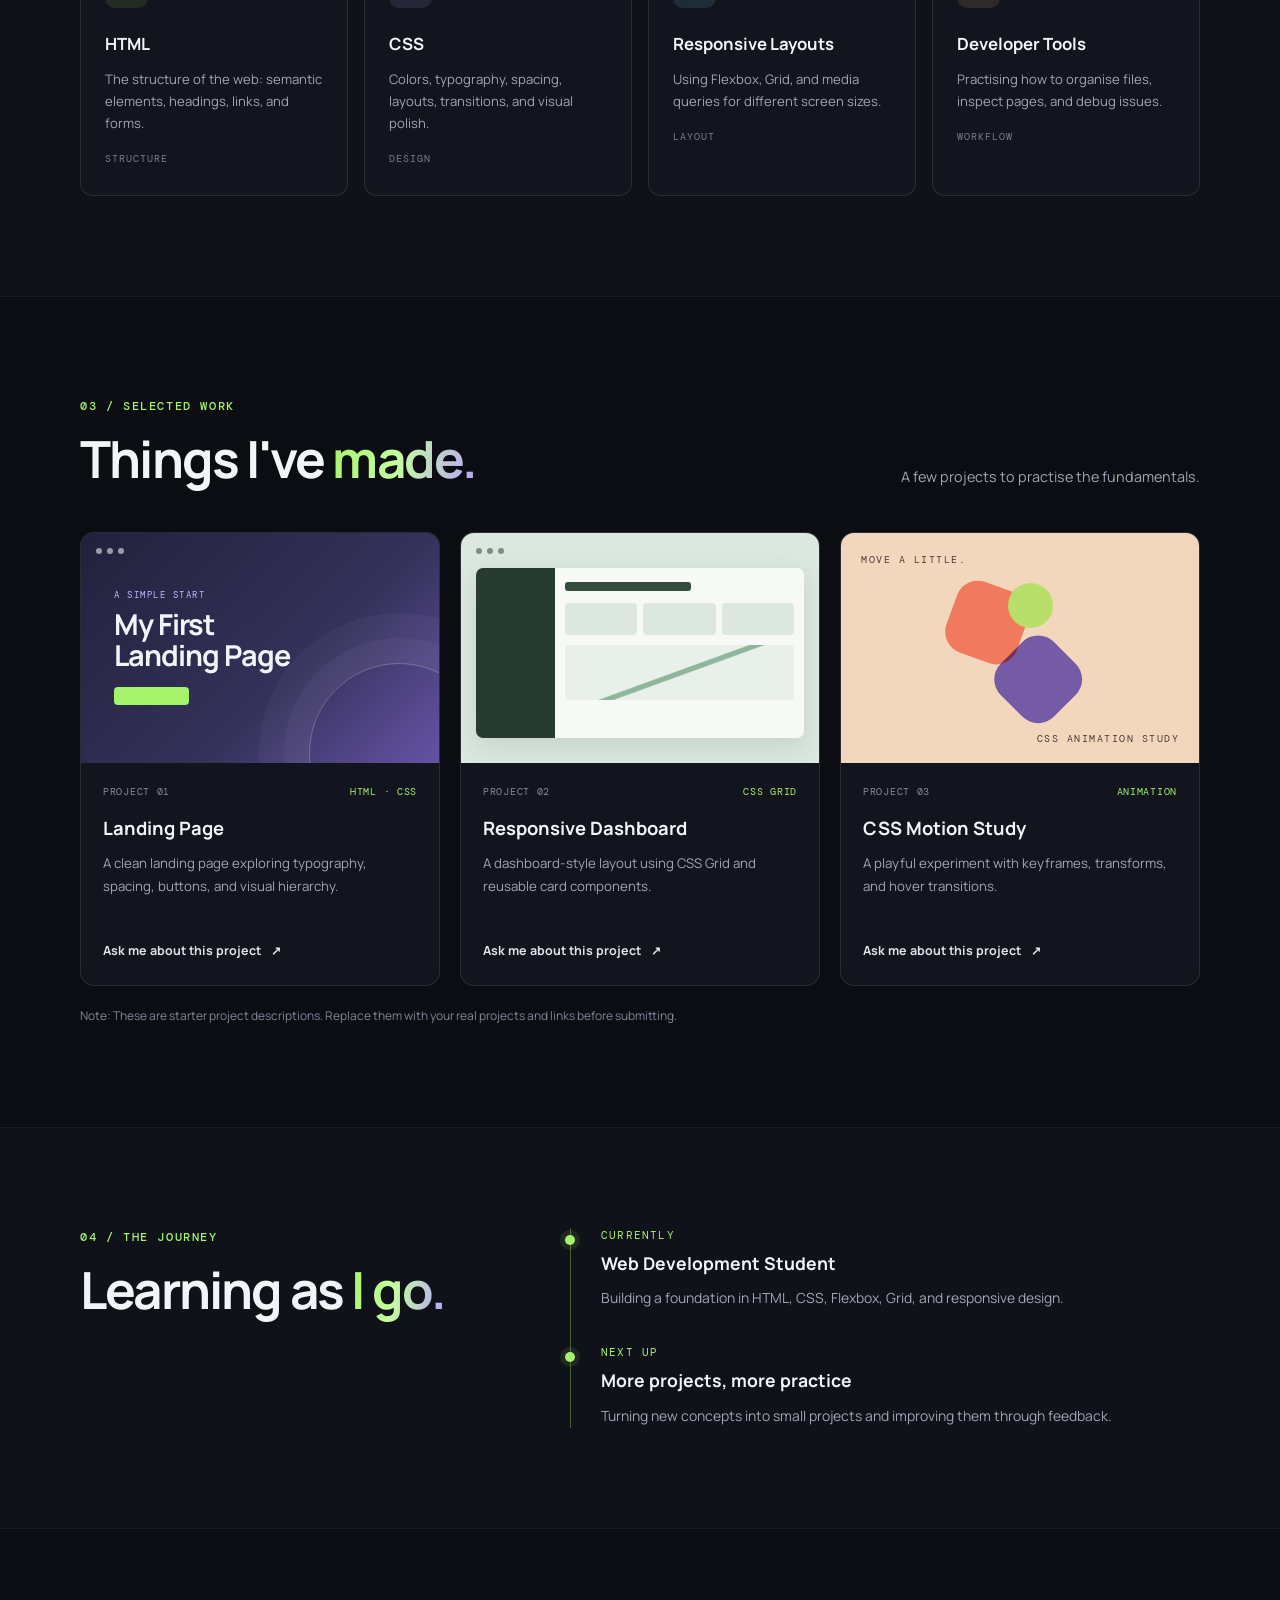
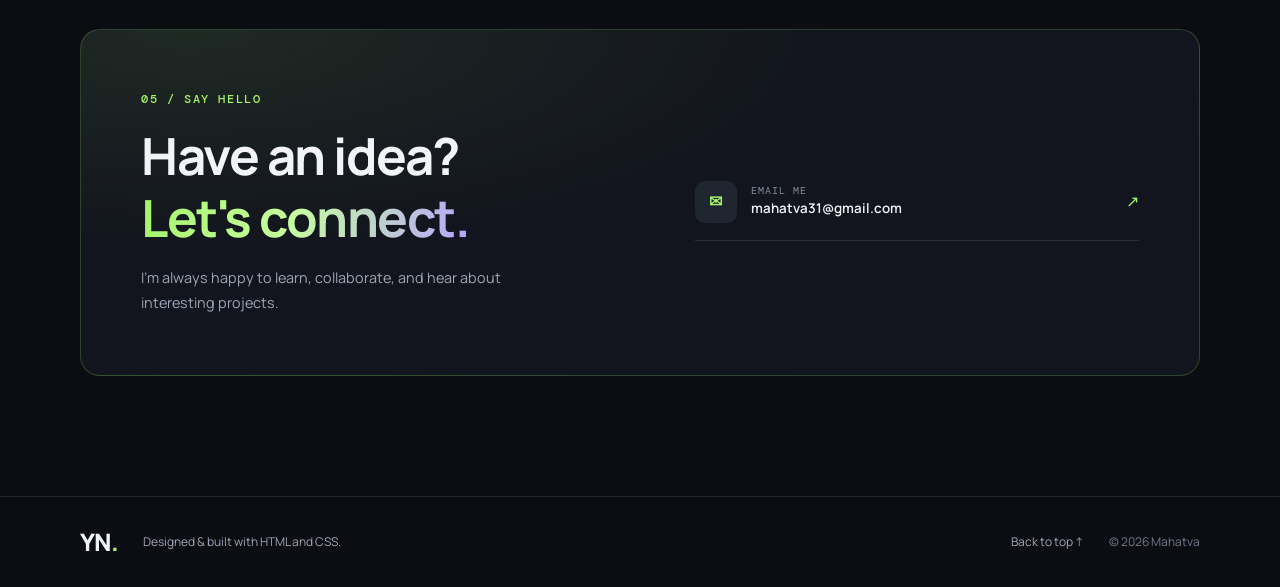
==== commit 9cc514db: "Update email address in contact link" ====
--- a/index.html
+++ b/index.html
@@ -204,7 +204,7 @@
         </div>
         <div class="contact-links">
           <!-- Replace these example links with your own details. -->
-          <a href="mailto:mahatva31@google.com" class="contact-link"><span class="contact-symbol">✉</span><span><small>EMAIL ME</small><strong>your.email@example.com</strong></span><span class="link-arrow">↗</span></a>
+          <a href="mailto:mahatva31@google.com" class="contact-link"><span class="contact-symbol">✉</span><span><small>EMAIL ME</small><strong>mahatva31@gmail.com</strong></span><span class="link-arrow">↗</span></a>
   
         </div>
       </div>
